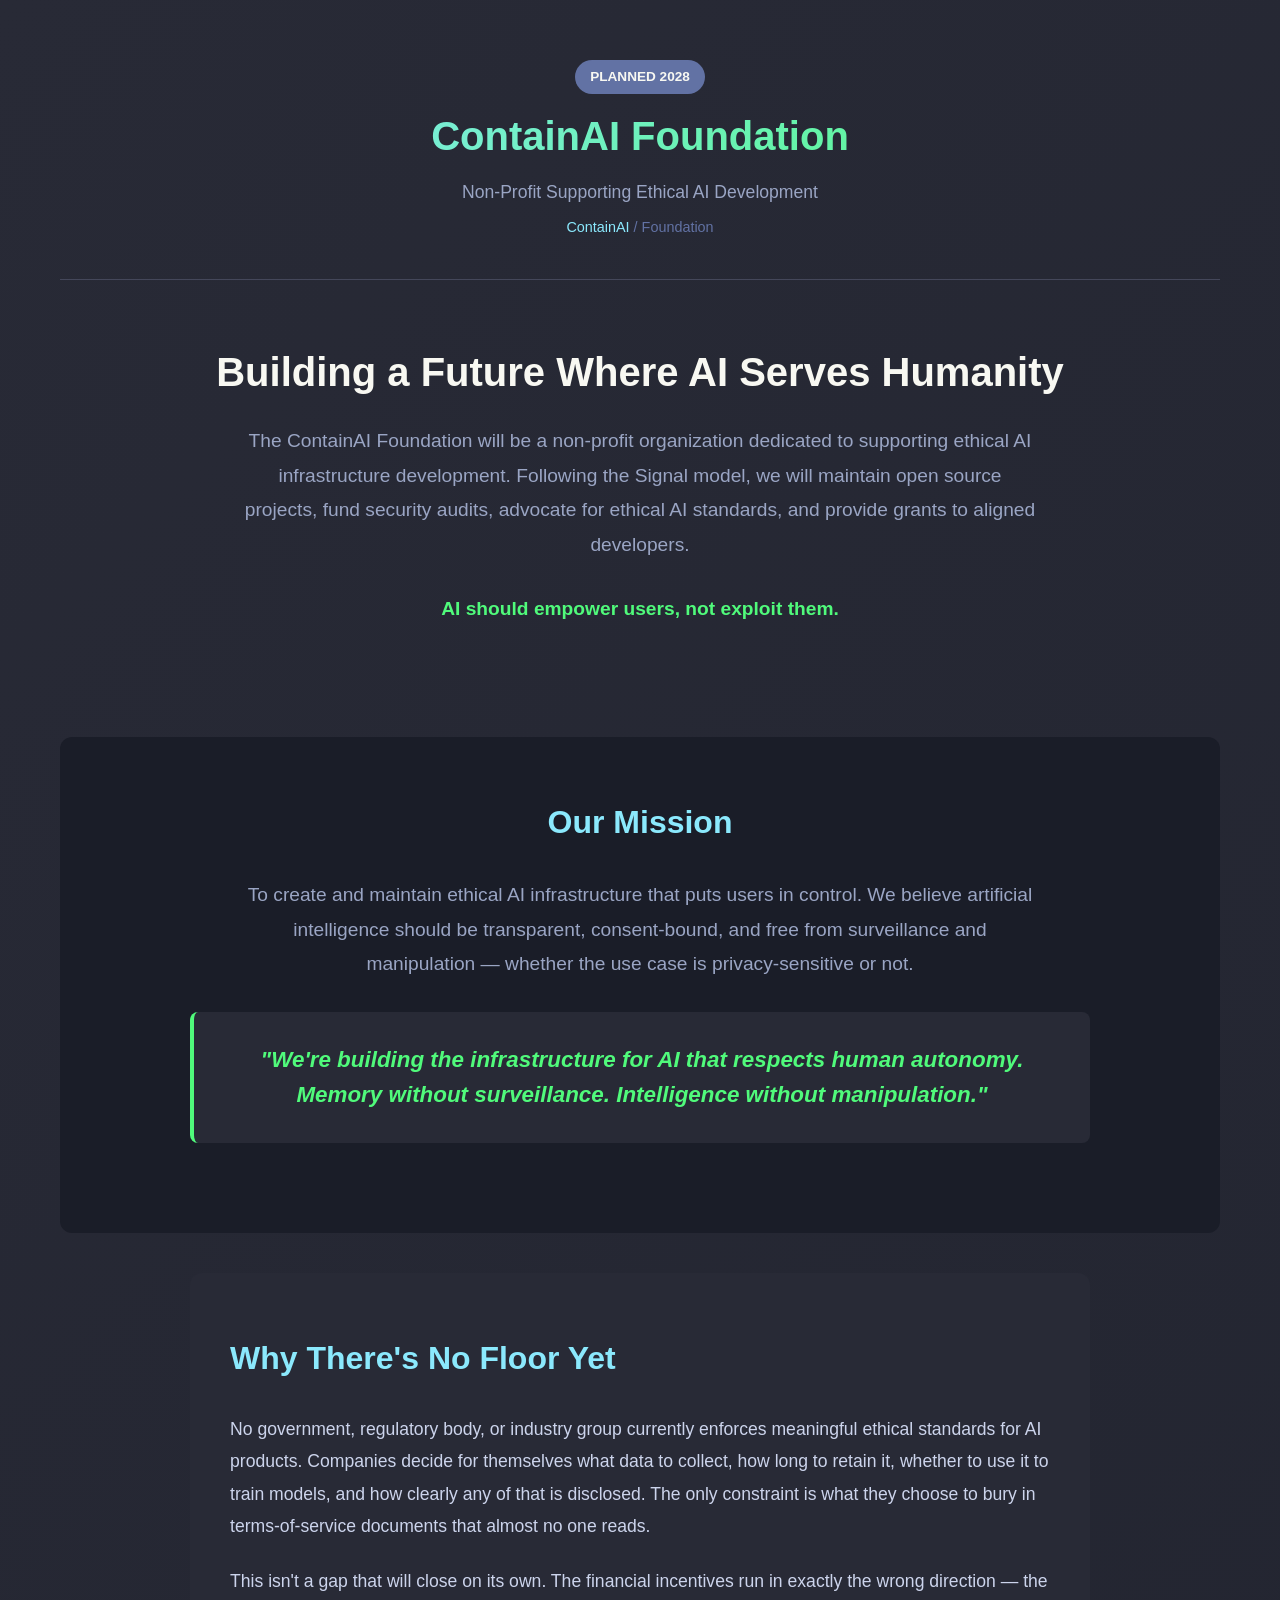
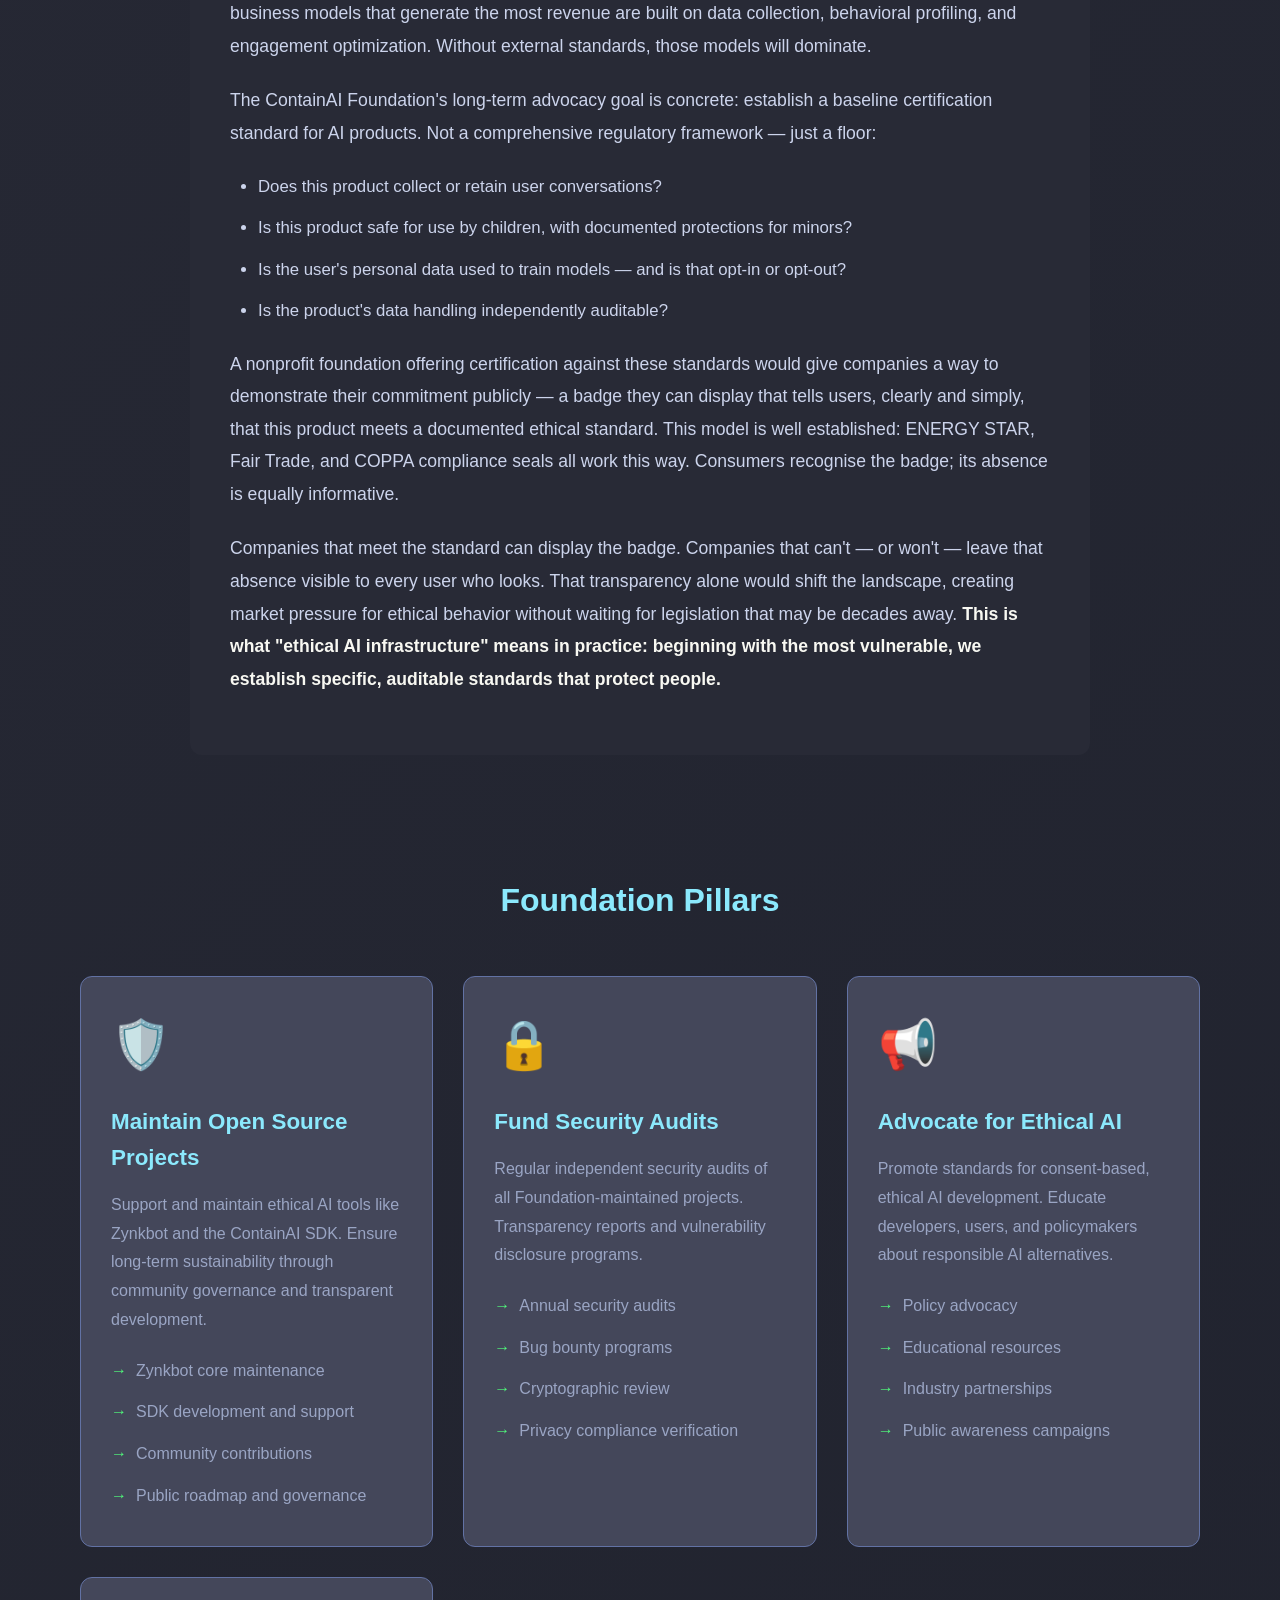
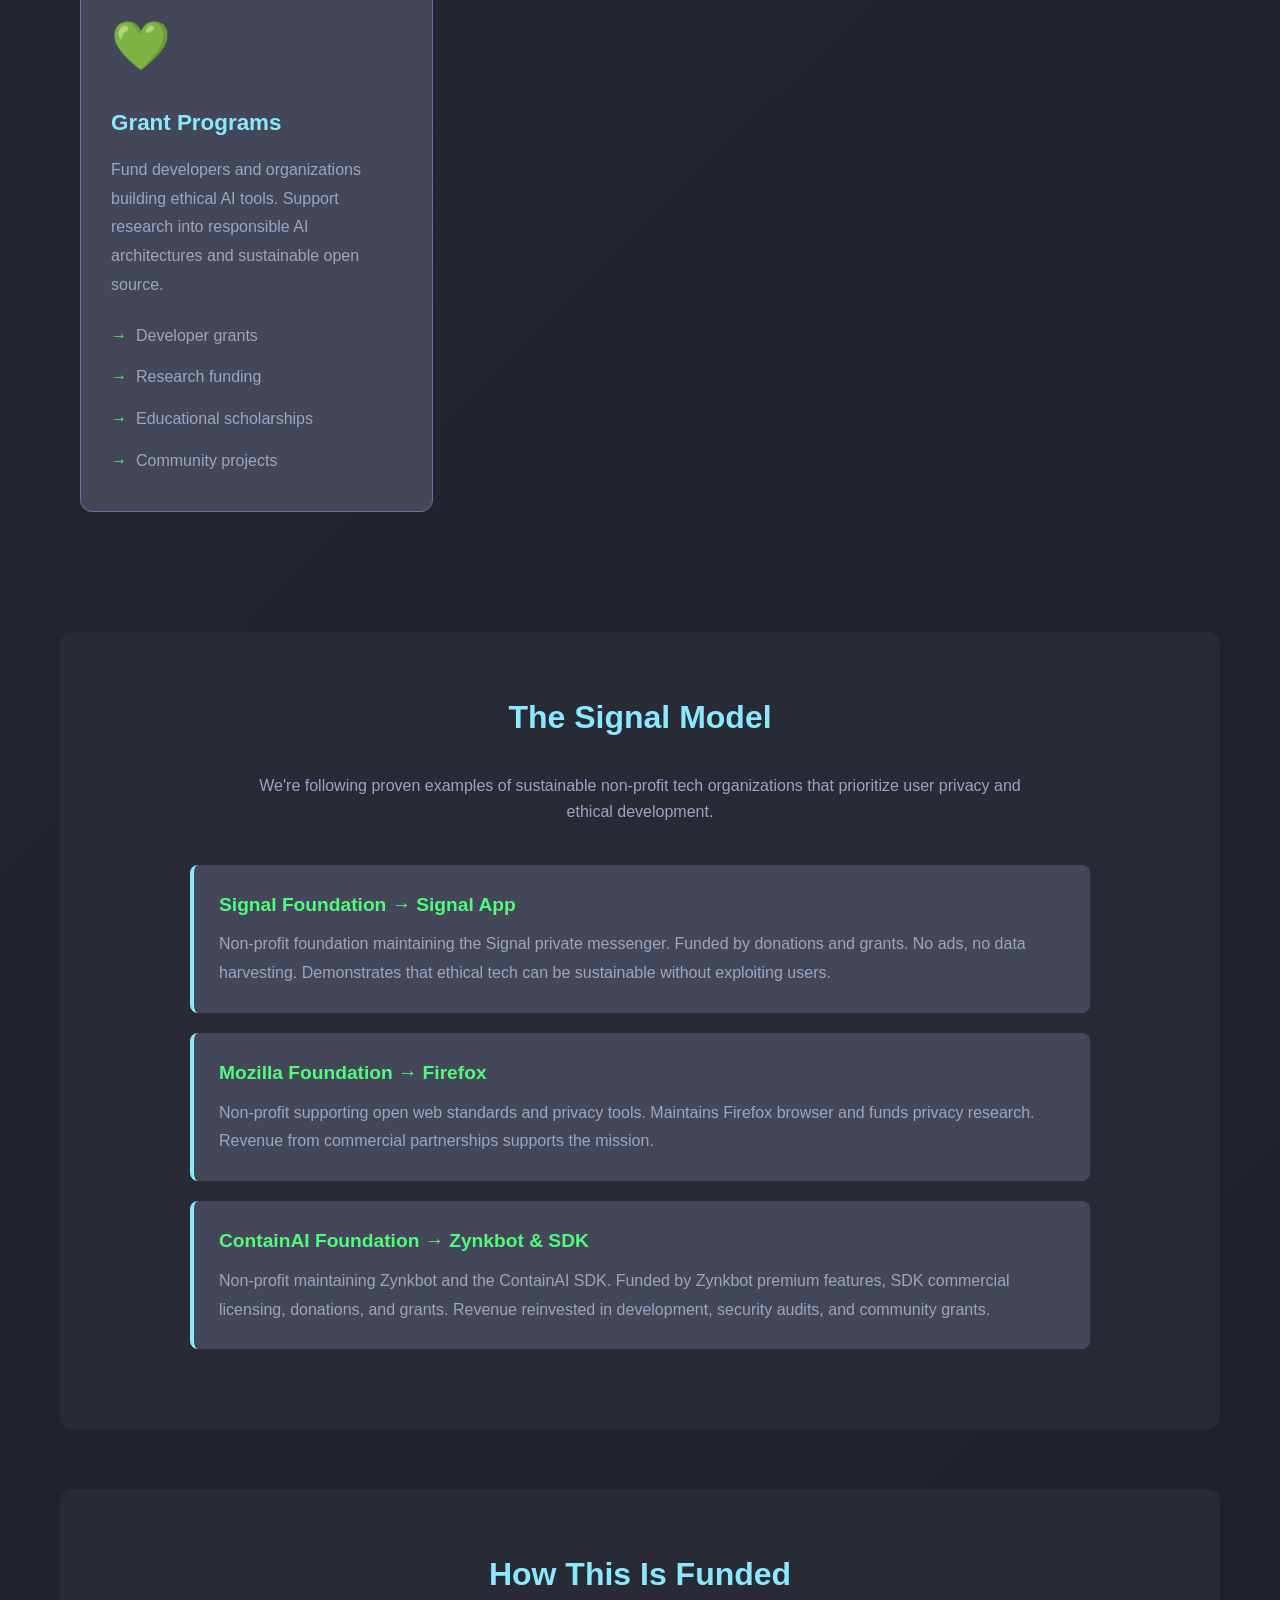
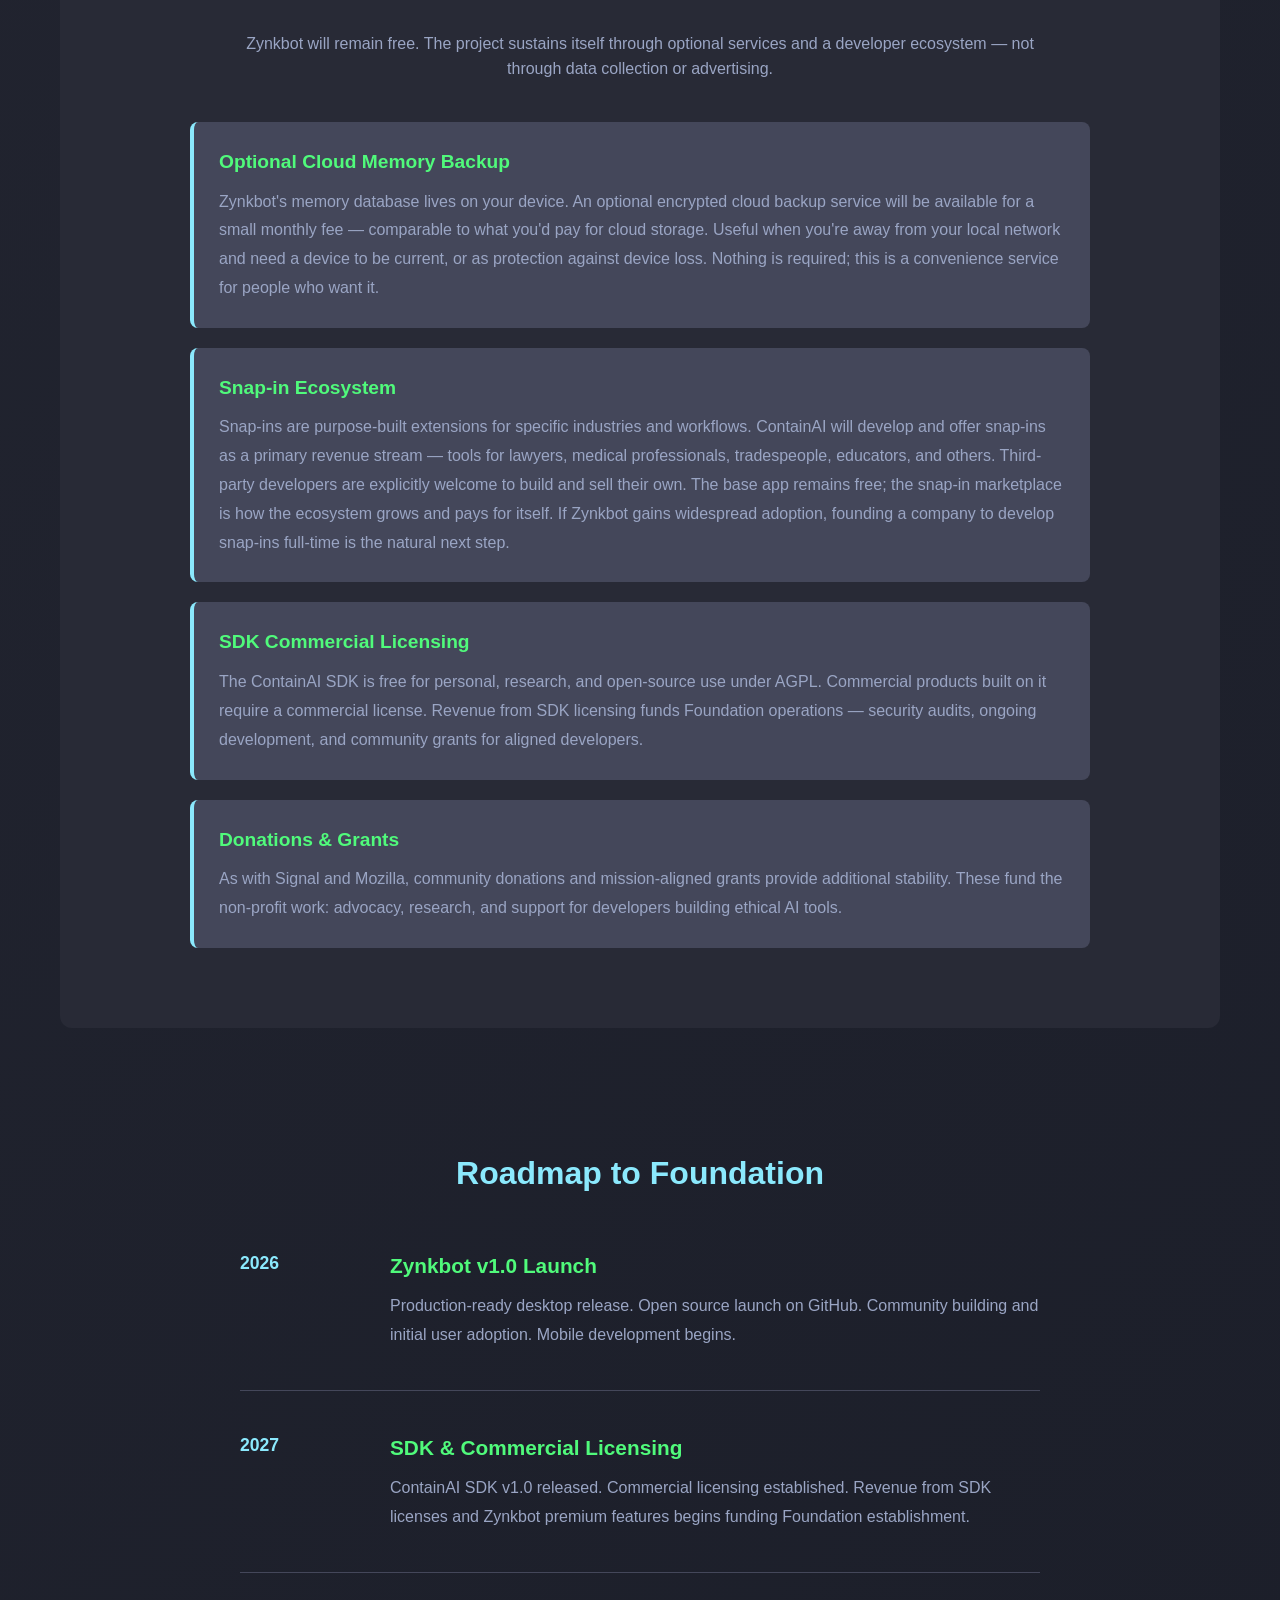
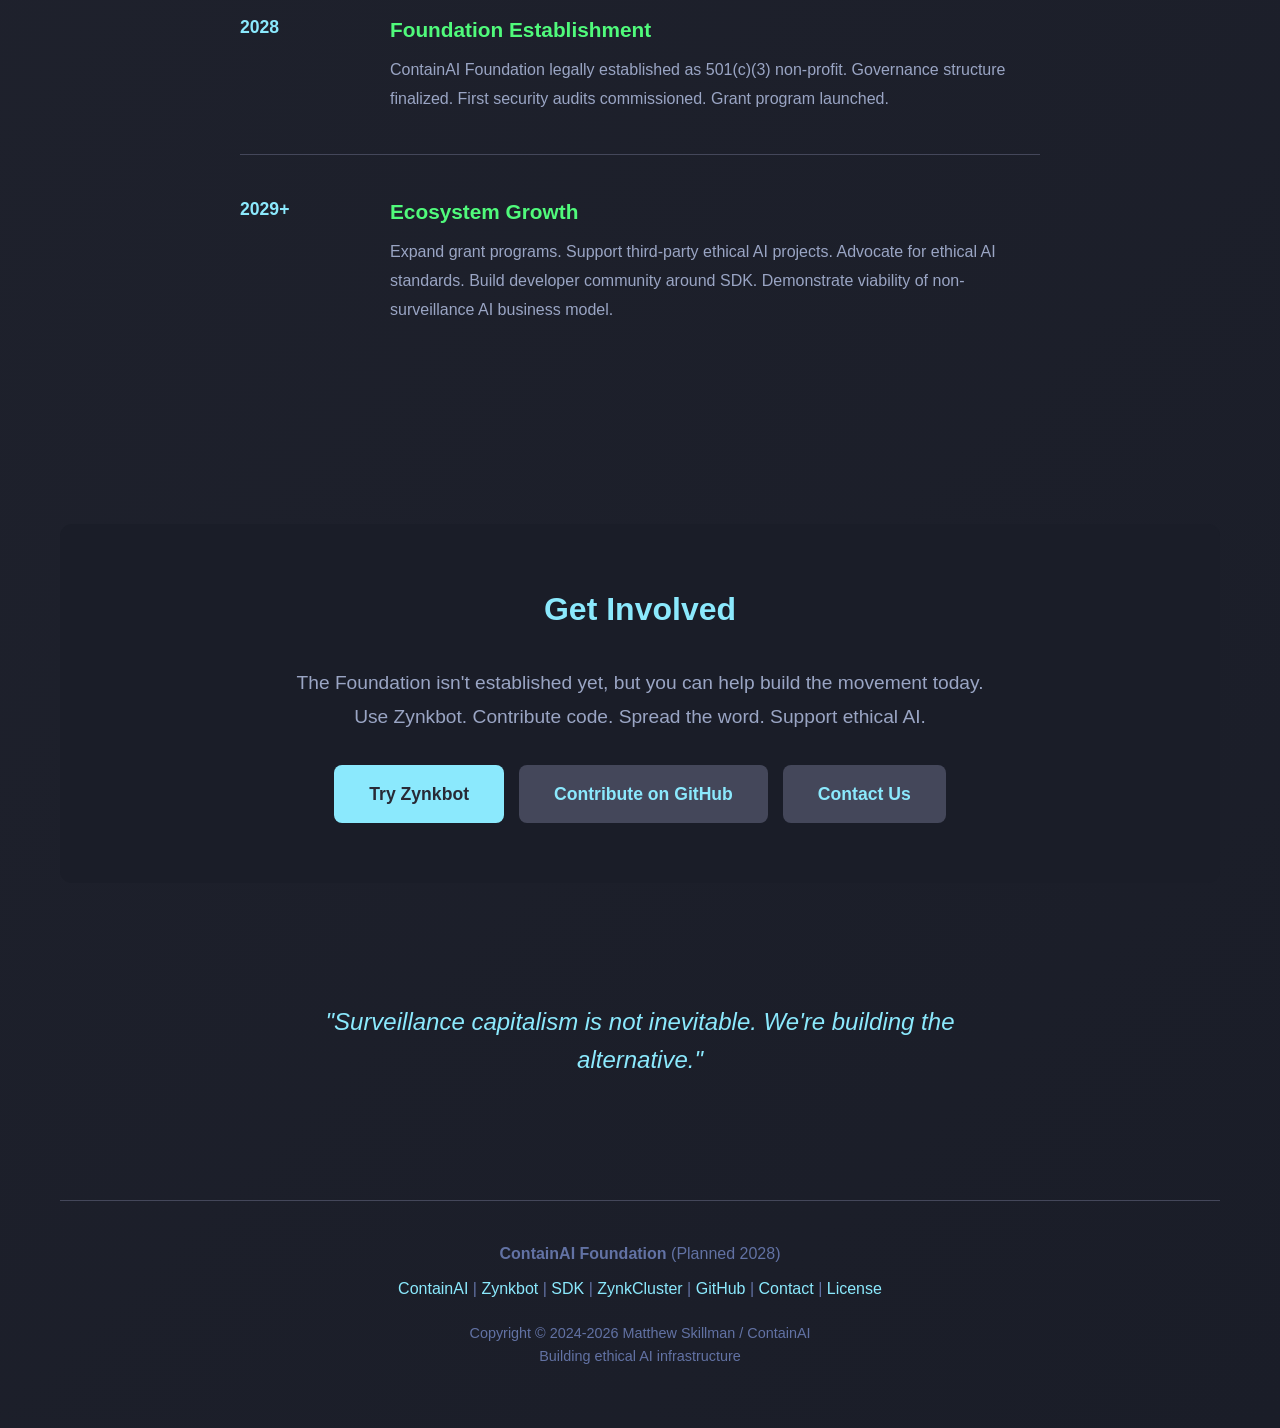
==== foundation/index.html @ c544f1e4 "Initial commit: ContainAI website" ====
<!DOCTYPE html>
<html lang="en">
<head>
    <meta charset="UTF-8">
    <meta name="viewport" content="width=device-width, initial-scale=1.0">
    <meta name="description" content="ContainAI Foundation - Non-profit organization supporting ethical AI development, following the Signal model">
    <meta name="keywords" content="ContainAI Foundation, ethical AI, privacy-first AI, non-profit, open source AI">
    <meta name="author" content="Matthew Skillman">
    <title>ContainAI Foundation - Ethical AI for Everyone</title>
    <style>
        * {
            margin: 0;
            padding: 0;
            box-sizing: border-box;
        }

        body {
            font-family: -apple-system, BlinkMacSystemFont, 'Segoe UI', Roboto, Oxygen, Ubuntu, Cantarell, sans-serif;
            background: linear-gradient(135deg, #282a36 0%, #1a1d28 100%);
            color: #f8f8f2;
            line-height: 1.6;
            min-height: 100vh;
        }

        .container {
            max-width: 1200px;
            margin: 0 auto;
            padding: 20px;
        }

        header {
            padding: 40px 20px;
            text-align: center;
            border-bottom: 1px solid #44475a;
        }

        .logo {
            font-size: 2.5rem;
            font-weight: 700;
            background: linear-gradient(135deg, #8be9fd 0%, #50fa7b 100%);
            -webkit-background-clip: text;
            -webkit-text-fill-color: transparent;
            background-clip: text;
            margin-bottom: 10px;
        }

        .status-badge {
            display: inline-block;
            padding: 6px 15px;
            background: #6272a4;
            color: #f8f8f2;
            border-radius: 20px;
            font-size: 0.85rem;
            font-weight: 600;
            margin-bottom: 10px;
        }

        .tagline {
            font-size: 1.1rem;
            color: #9aa5c4;
            margin-bottom: 10px;
        }

        .breadcrumb {
            font-size: 0.9rem;
            color: #6272a4;
            margin-top: 10px;
        }

        .breadcrumb a {
            color: #8be9fd;
            text-decoration: none;
        }

        .breadcrumb a:hover {
            text-decoration: underline;
        }

        .hero {
            text-align: center;
            padding: 60px 20px 40px;
        }

        .hero h1 {
            font-size: 2.5rem;
            color: #f8f8f2;
            margin-bottom: 20px;
        }

        .hero p {
            font-size: 1.2rem;
            color: #9aa5c4;
            max-width: 800px;
            margin: 0 auto 30px;
            line-height: 1.8;
        }

        .mission {
            background: #1a1d28;
            padding: 60px 20px;
            border-radius: 12px;
            margin: 40px 0;
            text-align: center;
        }

        .mission h2 {
            font-size: 2rem;
            color: #8be9fd;
            margin-bottom: 30px;
        }

        .mission p {
            font-size: 1.2rem;
            color: #9aa5c4;
            max-width: 800px;
            margin: 0 auto 20px;
            line-height: 1.8;
        }

        .mission-statement {
            font-size: 1.4rem;
            font-weight: 600;
            color: #50fa7b;
            margin: 30px auto;
            padding: 30px;
            border-left: 4px solid #50fa7b;
            background: #282a36;
            border-radius: 8px;
            max-width: 900px;
            font-style: italic;
        }

        .pillars {
            padding: 60px 20px;
        }

        .pillars h2 {
            text-align: center;
            font-size: 2rem;
            margin-bottom: 50px;
            color: #8be9fd;
        }

        .pillars-grid {
            display: grid;
            grid-template-columns: repeat(auto-fit, minmax(300px, 1fr));
            gap: 30px;
        }

        .pillar {
            background: #44475a;
            padding: 30px;
            border-radius: 12px;
            border: 1px solid #6272a4;
            transition: all 0.3s ease;
        }

        .pillar:hover {
            transform: translateY(-5px);
            border-color: #8be9fd;
            box-shadow: 0 10px 30px rgba(0, 0, 0, 0.3);
        }

        .pillar-icon {
            font-size: 3rem;
            margin-bottom: 20px;
        }

        .pillar h3 {
            color: #8be9fd;
            font-size: 1.4rem;
            margin-bottom: 15px;
        }

        .pillar p {
            color: #9aa5c4;
            line-height: 1.8;
            margin-bottom: 15px;
        }

        .pillar ul {
            list-style: none;
            margin-top: 15px;
        }

        .pillar li {
            color: #9aa5c4;
            padding: 8px 0;
            padding-left: 25px;
            position: relative;
        }

        .pillar li:before {
            content: "→";
            position: absolute;
            left: 0;
            color: #50fa7b;
            font-weight: bold;
        }

        .model {
            background: #282a36;
            padding: 60px 20px;
            border-radius: 12px;
            margin: 60px 0;
        }

        .model h2 {
            text-align: center;
            font-size: 2rem;
            margin-bottom: 30px;
            color: #8be9fd;
        }

        .model-comparison {
            max-width: 900px;
            margin: 0 auto;
        }

        .model-item {
            background: #44475a;
            padding: 25px;
            border-radius: 8px;
            margin-bottom: 20px;
            border-left: 4px solid #8be9fd;
        }

        .model-item h3 {
            color: #50fa7b;
            font-size: 1.2rem;
            margin-bottom: 10px;
        }

        .model-item p {
            color: #9aa5c4;
            line-height: 1.8;
        }

        .timeline {
            padding: 60px 20px;
        }

        .timeline h2 {
            text-align: center;
            font-size: 2rem;
            margin-bottom: 50px;
            color: #8be9fd;
        }

        .timeline-items {
            max-width: 800px;
            margin: 0 auto;
        }

        .timeline-item {
            display: flex;
            gap: 30px;
            margin-bottom: 40px;
            padding-bottom: 40px;
            border-bottom: 1px solid #44475a;
        }

        .timeline-item:last-child {
            border-bottom: none;
        }

        .timeline-date {
            flex-shrink: 0;
            width: 120px;
            font-size: 1.1rem;
            font-weight: 600;
            color: #8be9fd;
        }

        .timeline-content h3 {
            color: #50fa7b;
            font-size: 1.3rem;
            margin-bottom: 10px;
        }

        .timeline-content p {
            color: #9aa5c4;
            line-height: 1.8;
        }

        .get-involved {
            background: #1a1d28;
            padding: 60px 20px;
            border-radius: 12px;
            text-align: center;
            margin: 60px 0;
        }

        .get-involved h2 {
            font-size: 2rem;
            margin-bottom: 30px;
            color: #8be9fd;
        }

        .get-involved p {
            font-size: 1.2rem;
            color: #9aa5c4;
            max-width: 700px;
            margin: 0 auto 30px;
            line-height: 1.8;
        }

        .cta-buttons {
            display: flex;
            gap: 15px;
            justify-content: center;
            flex-wrap: wrap;
            margin-top: 30px;
        }

        .cta-button {
            display: inline-block;
            padding: 15px 35px;
            background: #8be9fd;
            color: #282a36;
            text-decoration: none;
            border-radius: 8px;
            font-weight: 600;
            font-size: 1.1rem;
            transition: all 0.3s ease;
        }

        .cta-button:hover {
            background: #50fa7b;
            transform: translateY(-2px);
            box-shadow: 0 8px 20px rgba(139, 233, 253, 0.3);
        }

        .cta-button.secondary {
            background: #44475a;
            color: #8be9fd;
        }

        .cta-button.secondary:hover {
            background: #6272a4;
        }

        .quote {
            text-align: center;
            font-size: 1.5rem;
            font-style: italic;
            color: #8be9fd;
            padding: 60px 20px;
            max-width: 800px;
            margin: 0 auto;
        }

        footer {
            text-align: center;
            padding: 40px 20px;
            border-top: 1px solid #44475a;
            color: #6272a4;
            margin-top: 60px;
        }

        footer a {
            color: #8be9fd;
            text-decoration: none;
        }

        footer a:hover {
            text-decoration: underline;
        }

        @media (max-width: 768px) {
            .logo {
                font-size: 2rem;
            }

            .hero h1 {
                font-size: 1.8rem;
            }

            .hero p {
                font-size: 1rem;
            }

            .pillars-grid {
                grid-template-columns: 1fr;
            }

            .timeline-item {
                flex-direction: column;
                gap: 10px;
            }

            .timeline-date {
                width: auto;
            }
        }
    </style>
    <!-- Privacy-friendly analytics by Plausible -->
    <script async src="https://plausible.io/js/pa-YPcZLzhPUW1c9LTmUFGL_.js"></script>
    <script>
      window.plausible=window.plausible||function(){(plausible.q=plausible.q||[]).push(arguments)},plausible.init=plausible.init||function(i){plausible.o=i||{}};
      plausible.init()
    </script>
</head>
<body>
    <div class="container">
        <header>
            <div class="status-badge">PLANNED 2028</div>
            <div class="logo">ContainAI Foundation</div>
            <div class="tagline">Non-Profit Supporting Ethical AI Development</div>
            <div class="breadcrumb">
                <a href="https://containai.ai">ContainAI</a> / Foundation
            </div>
        </header>

        <section class="hero">
            <h1>Building a Future Where AI Serves Humanity</h1>
            <p>
                The ContainAI Foundation will be a non-profit organization dedicated to supporting
                ethical AI infrastructure development. Following the Signal model, we will
                maintain open source projects, fund security audits, advocate for ethical AI standards,
                and provide grants to aligned developers.
            </p>
            <p style="color: #50fa7b; font-weight: 600; margin-top: 20px;">
                AI should empower users, not exploit them.
            </p>
        </section>

        <section class="mission">
            <h2>Our Mission</h2>
            <p>
                To create and maintain ethical AI infrastructure that puts users in control.
                We believe artificial intelligence should be transparent, consent-bound, and free
                from surveillance and manipulation — whether the use case is privacy-sensitive or not.
            </p>
            <div class="mission-statement">
                "We're building the infrastructure for AI that respects human autonomy.
                Memory without surveillance. Intelligence without manipulation."
            </div>
        </section>

        <section style="background: #282a36; border-radius: 12px; padding: 60px 40px; margin: 0 0 60px 0; max-width: 900px; margin-left: auto; margin-right: auto;">
            <h2 style="font-size: 2rem; color: #8be9fd; margin-bottom: 28px;">Why There's No Floor Yet</h2>
            <p style="font-size: 1.1rem; color: #ccd4ec; line-height: 1.85; margin-bottom: 22px;">
                No government, regulatory body, or industry group currently enforces meaningful ethical
                standards for AI products. Companies decide for themselves what data to collect, how long
                to retain it, whether to use it to train models, and how clearly any of that is disclosed.
                The only constraint is what they choose to bury in terms-of-service documents that almost
                no one reads.
            </p>
            <p style="font-size: 1.1rem; color: #ccd4ec; line-height: 1.85; margin-bottom: 22px;">
                This isn't a gap that will close on its own. The financial incentives run in exactly the
                wrong direction — the business models that generate the most revenue are built on data
                collection, behavioral profiling, and engagement optimization. Without external standards,
                those models will dominate.
            </p>
            <p style="font-size: 1.1rem; color: #ccd4ec; line-height: 1.85; margin-bottom: 22px;">
                The ContainAI Foundation's long-term advocacy goal is concrete: establish a baseline
                certification standard for AI products. Not a comprehensive regulatory framework — just
                a floor:
            </p>
            <ul style="font-size: 1.05rem; color: #ccd4ec; line-height: 1.85; margin-bottom: 22px; padding-left: 28px;">
                <li style="margin-bottom: 10px;">Does this product collect or retain user conversations?</li>
                <li style="margin-bottom: 10px;">Is this product safe for use by children, with documented protections for minors?</li>
                <li style="margin-bottom: 10px;">Is the user's personal data used to train models — and is that opt-in or opt-out?</li>
                <li style="margin-bottom: 10px;">Is the product's data handling independently auditable?</li>
            </ul>
            <p style="font-size: 1.1rem; color: #ccd4ec; line-height: 1.85; margin-bottom: 22px;">
                A nonprofit foundation offering certification against these standards would give companies
                a way to demonstrate their commitment publicly — a badge they can display that tells users,
                clearly and simply, that this product meets a documented ethical standard. This model is
                well established: ENERGY STAR, Fair Trade, and COPPA compliance seals all work this way.
                Consumers recognise the badge; its absence is equally informative.
            </p>
            <p style="font-size: 1.1rem; color: #ccd4ec; line-height: 1.85; margin-bottom: 0;">
                Companies that meet the standard can display the badge. Companies that can't — or won't
                — leave that absence visible to every user who looks. That transparency alone would shift
                the landscape, creating market pressure for ethical behavior without waiting for legislation
                that may be decades away. <strong style="color: #f8f8f2;">This is what "ethical AI infrastructure" means in
                practice: beginning with the most vulnerable, we establish specific, auditable standards that protect people.</strong>
            </p>
        </section>

        <section class="pillars">
            <h2>Foundation Pillars</h2>
            <div class="pillars-grid">
                <div class="pillar">
                    <div class="pillar-icon">🛡️</div>
                    <h3>Maintain Open Source Projects</h3>
                    <p>
                        Support and maintain ethical AI tools like Zynkbot and the ContainAI SDK.
                        Ensure long-term sustainability through community governance and transparent development.
                    </p>
                    <ul>
                        <li>Zynkbot core maintenance</li>
                        <li>SDK development and support</li>
                        <li>Community contributions</li>
                        <li>Public roadmap and governance</li>
                    </ul>
                </div>

                <div class="pillar">
                    <div class="pillar-icon">🔒</div>
                    <h3>Fund Security Audits</h3>
                    <p>
                        Regular independent security audits of all Foundation-maintained projects.
                        Transparency reports and vulnerability disclosure programs.
                    </p>
                    <ul>
                        <li>Annual security audits</li>
                        <li>Bug bounty programs</li>
                        <li>Cryptographic review</li>
                        <li>Privacy compliance verification</li>
                    </ul>
                </div>

                <div class="pillar">
                    <div class="pillar-icon">📢</div>
                    <h3>Advocate for Ethical AI</h3>
                    <p>
                        Promote standards for consent-based, ethical AI development.
                        Educate developers, users, and policymakers about responsible AI alternatives.
                    </p>
                    <ul>
                        <li>Policy advocacy</li>
                        <li>Educational resources</li>
                        <li>Industry partnerships</li>
                        <li>Public awareness campaigns</li>
                    </ul>
                </div>

                <div class="pillar">
                    <div class="pillar-icon">💚</div>
                    <h3>Grant Programs</h3>
                    <p>
                        Fund developers and organizations building ethical AI tools.
                        Support research into responsible AI architectures and sustainable open source.
                    </p>
                    <ul>
                        <li>Developer grants</li>
                        <li>Research funding</li>
                        <li>Educational scholarships</li>
                        <li>Community projects</li>
                    </ul>
                </div>
            </div>
        </section>

        <section class="model">
            <h2>The Signal Model</h2>
            <p style="text-align: center; color: #9aa5c4; margin-bottom: 40px; max-width: 800px; margin-left: auto; margin-right: auto;">
                We're following proven examples of sustainable non-profit tech organizations
                that prioritize user privacy and ethical development.
            </p>
            <div class="model-comparison">
                <div class="model-item">
                    <h3>Signal Foundation → Signal App</h3>
                    <p>
                        Non-profit foundation maintaining the Signal private messenger.
                        Funded by donations and grants. No ads, no data harvesting.
                        Demonstrates that ethical tech can be sustainable without exploiting users.
                    </p>
                </div>

                <div class="model-item">
                    <h3>Mozilla Foundation → Firefox</h3>
                    <p>
                        Non-profit supporting open web standards and privacy tools.
                        Maintains Firefox browser and funds privacy research.
                        Revenue from commercial partnerships supports the mission.
                    </p>
                </div>

                <div class="model-item">
                    <h3>ContainAI Foundation → Zynkbot & SDK</h3>
                    <p>
                        Non-profit maintaining Zynkbot and the ContainAI SDK.
                        Funded by Zynkbot premium features, SDK commercial licensing, donations, and grants.
                        Revenue reinvested in development, security audits, and community grants.
                    </p>
                </div>
            </div>
        </section>

        <section class="model">
            <h2>How This Is Funded</h2>
            <p style="text-align: center; color: #9aa5c4; margin-bottom: 40px; max-width: 800px; margin-left: auto; margin-right: auto;">
                Zynkbot will remain free. The project sustains itself through optional services and
                a developer ecosystem — not through data collection or advertising.
            </p>
            <div class="model-comparison">
                <div class="model-item">
                    <h3>Optional Cloud Memory Backup</h3>
                    <p>
                        Zynkbot's memory database lives on your device. An optional encrypted cloud
                        backup service will be available for a small monthly fee — comparable to what
                        you'd pay for cloud storage. Useful when you're away from your local network
                        and need a device to be current, or as protection against device loss. Nothing is
                        required; this is a convenience service for people who want it.
                    </p>
                </div>
                <div class="model-item">
                    <h3>Snap-in Ecosystem</h3>
                    <p>
                        Snap-ins are purpose-built extensions for specific industries and workflows.
                        ContainAI will develop and offer snap-ins as a primary revenue stream — tools
                        for lawyers, medical professionals, tradespeople, educators, and others.
                        Third-party developers are explicitly welcome to build and sell their own.
                        The base app remains free; the snap-in marketplace is how the ecosystem
                        grows and pays for itself. If Zynkbot gains widespread adoption, founding a
                        company to develop snap-ins full-time is the natural next step.
                    </p>
                </div>
                <div class="model-item">
                    <h3>SDK Commercial Licensing</h3>
                    <p>
                        The ContainAI SDK is free for personal, research, and open-source use under
                        AGPL. Commercial products built on it require a commercial license. Revenue
                        from SDK licensing funds Foundation operations — security audits, ongoing
                        development, and community grants for aligned developers.
                    </p>
                </div>
                <div class="model-item">
                    <h3>Donations &amp; Grants</h3>
                    <p>
                        As with Signal and Mozilla, community donations and mission-aligned grants
                        provide additional stability. These fund the non-profit work: advocacy,
                        research, and support for developers building ethical AI tools.
                    </p>
                </div>
            </div>
        </section>

        <section class="timeline">
            <h2>Roadmap to Foundation</h2>
            <div class="timeline-items">
                <div class="timeline-item">
                    <div class="timeline-date">2026</div>
                    <div class="timeline-content">
                        <h3>Zynkbot v1.0 Launch</h3>
                        <p>
                            Production-ready desktop release. Open source launch on GitHub.
                            Community building and initial user adoption. Mobile development begins.
                        </p>
                    </div>
                </div>

                <div class="timeline-item">
                    <div class="timeline-date">2027</div>
                    <div class="timeline-content">
                        <h3>SDK & Commercial Licensing</h3>
                        <p>
                            ContainAI SDK v1.0 released. Commercial licensing established.
                            Revenue from SDK licenses and Zynkbot premium features begins funding
                            Foundation establishment.
                        </p>
                    </div>
                </div>

                <div class="timeline-item">
                    <div class="timeline-date">2028</div>
                    <div class="timeline-content">
                        <h3>Foundation Establishment</h3>
                        <p>
                            ContainAI Foundation legally established as 501(c)(3) non-profit.
                            Governance structure finalized. First security audits commissioned.
                            Grant program launched.
                        </p>
                    </div>
                </div>

                <div class="timeline-item">
                    <div class="timeline-date">2029+</div>
                    <div class="timeline-content">
                        <h3>Ecosystem Growth</h3>
                        <p>
                            Expand grant programs. Support third-party ethical AI projects.
                            Advocate for ethical AI standards. Build developer community around SDK.
                            Demonstrate viability of non-surveillance AI business model.
                        </p>
                    </div>
                </div>
            </div>
        </section>

        <section class="get-involved">
            <h2>Get Involved</h2>
            <p>
                The Foundation isn't established yet, but you can help build the movement today.
                Use Zynkbot. Contribute code. Spread the word. Support ethical AI.
            </p>
            <div class="cta-buttons">
                <a href="https://containai.ai/zynkbot" class="cta-button">Try Zynkbot</a>
                <a href="https://github.com/MSkill1/zynkbot" class="cta-button secondary">Contribute on GitHub</a>
                <a href="mailto:matt@containai.ai" class="cta-button secondary">Contact Us</a>
            </div>
        </section>

        <div class="quote">
            "Surveillance capitalism is not inevitable. We're building the alternative."
        </div>

        <footer>
            <p><strong>ContainAI Foundation</strong> (Planned 2028)</p>
            <p style="margin-top: 10px;">
                <a href="https://containai.ai">ContainAI</a> |
                <a href="https://containai.ai/zynkbot">Zynkbot</a> |
                <a href="https://containai.ai/sdk">SDK</a> |
                <a href="https://containai.ai/zynkcluster">ZynkCluster</a> |
                <a href="https://github.com/MSkill1/zynkbot">GitHub</a> |
                <a href="mailto:matt@containai.ai">Contact</a> |
                <a href="https://github.com/MSkill1/zynkbot/blob/main/LICENSE">License</a>
            </p>
            <p style="margin-top: 20px; font-size: 0.9rem;">
                Copyright © 2024-2026 Matthew Skillman / ContainAI<br>
                Building ethical AI infrastructure
            </p>
        </footer>
    </div>
</body>
</html>
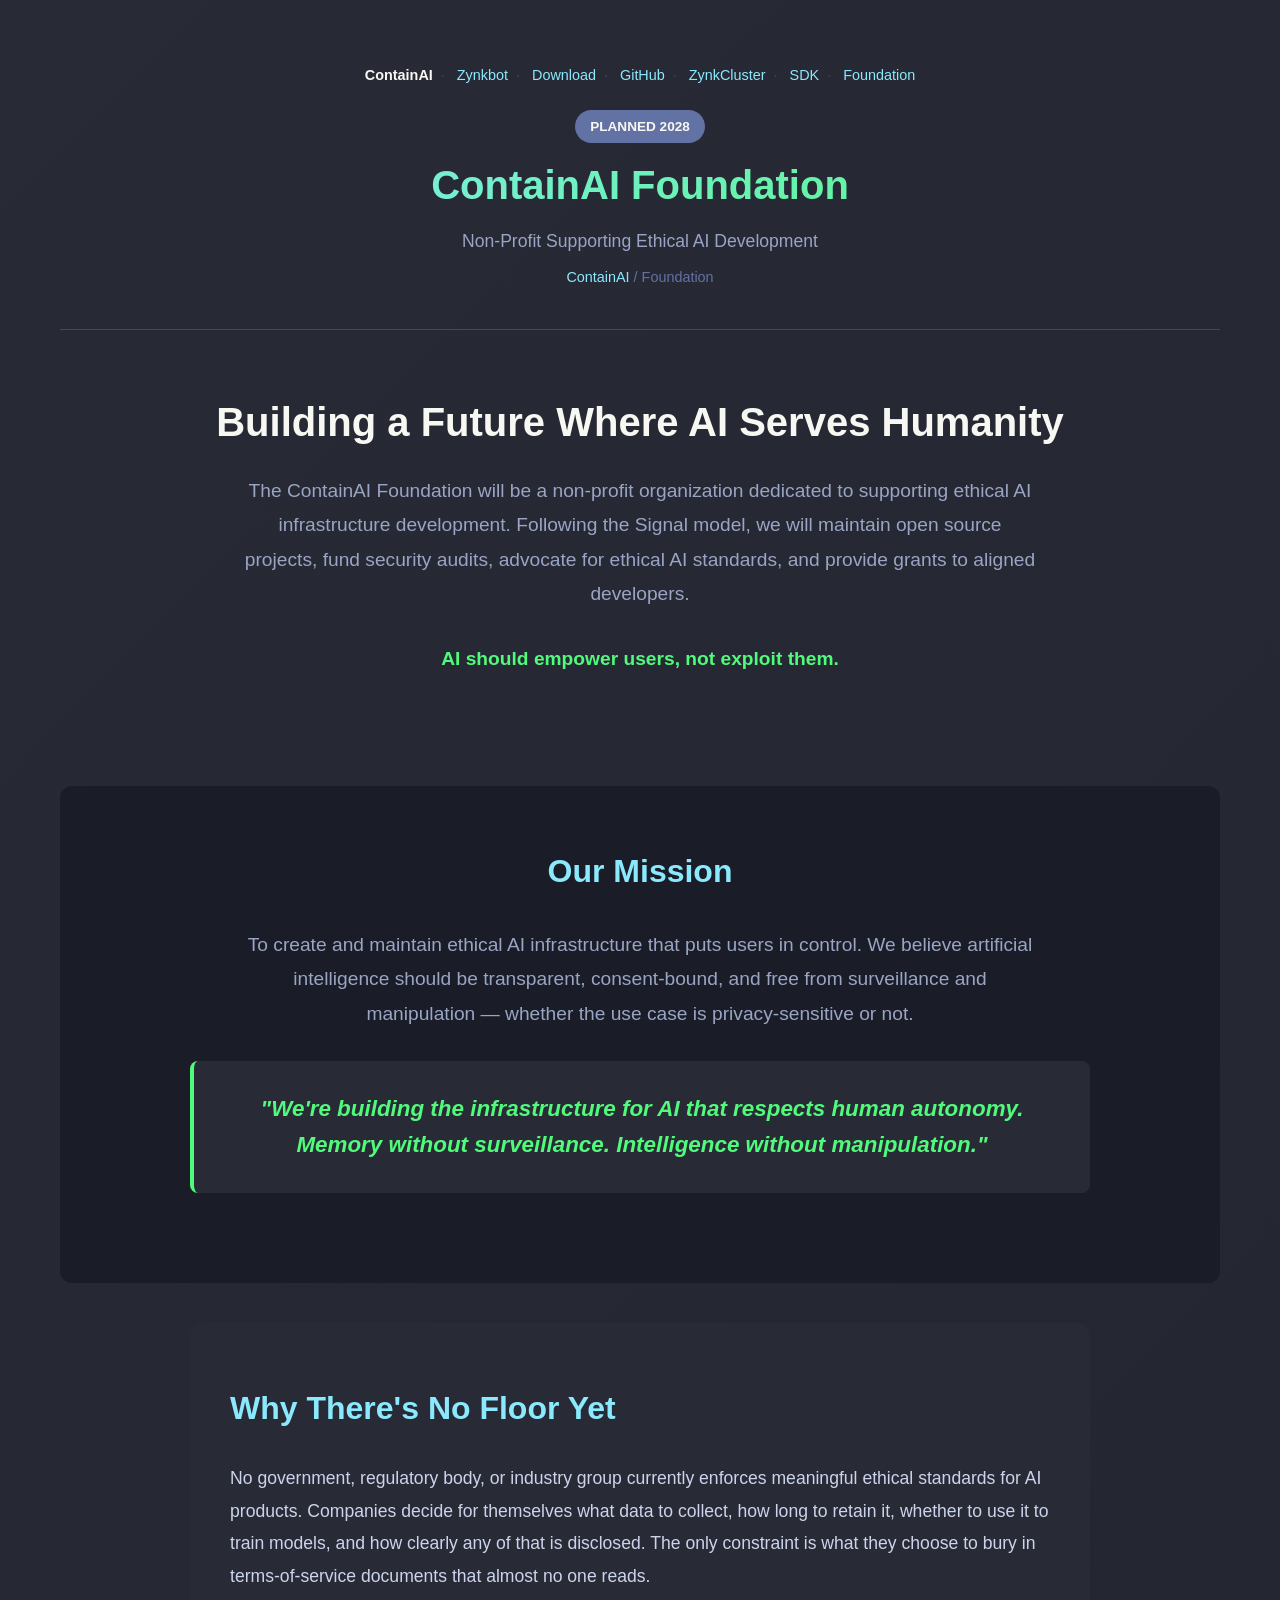
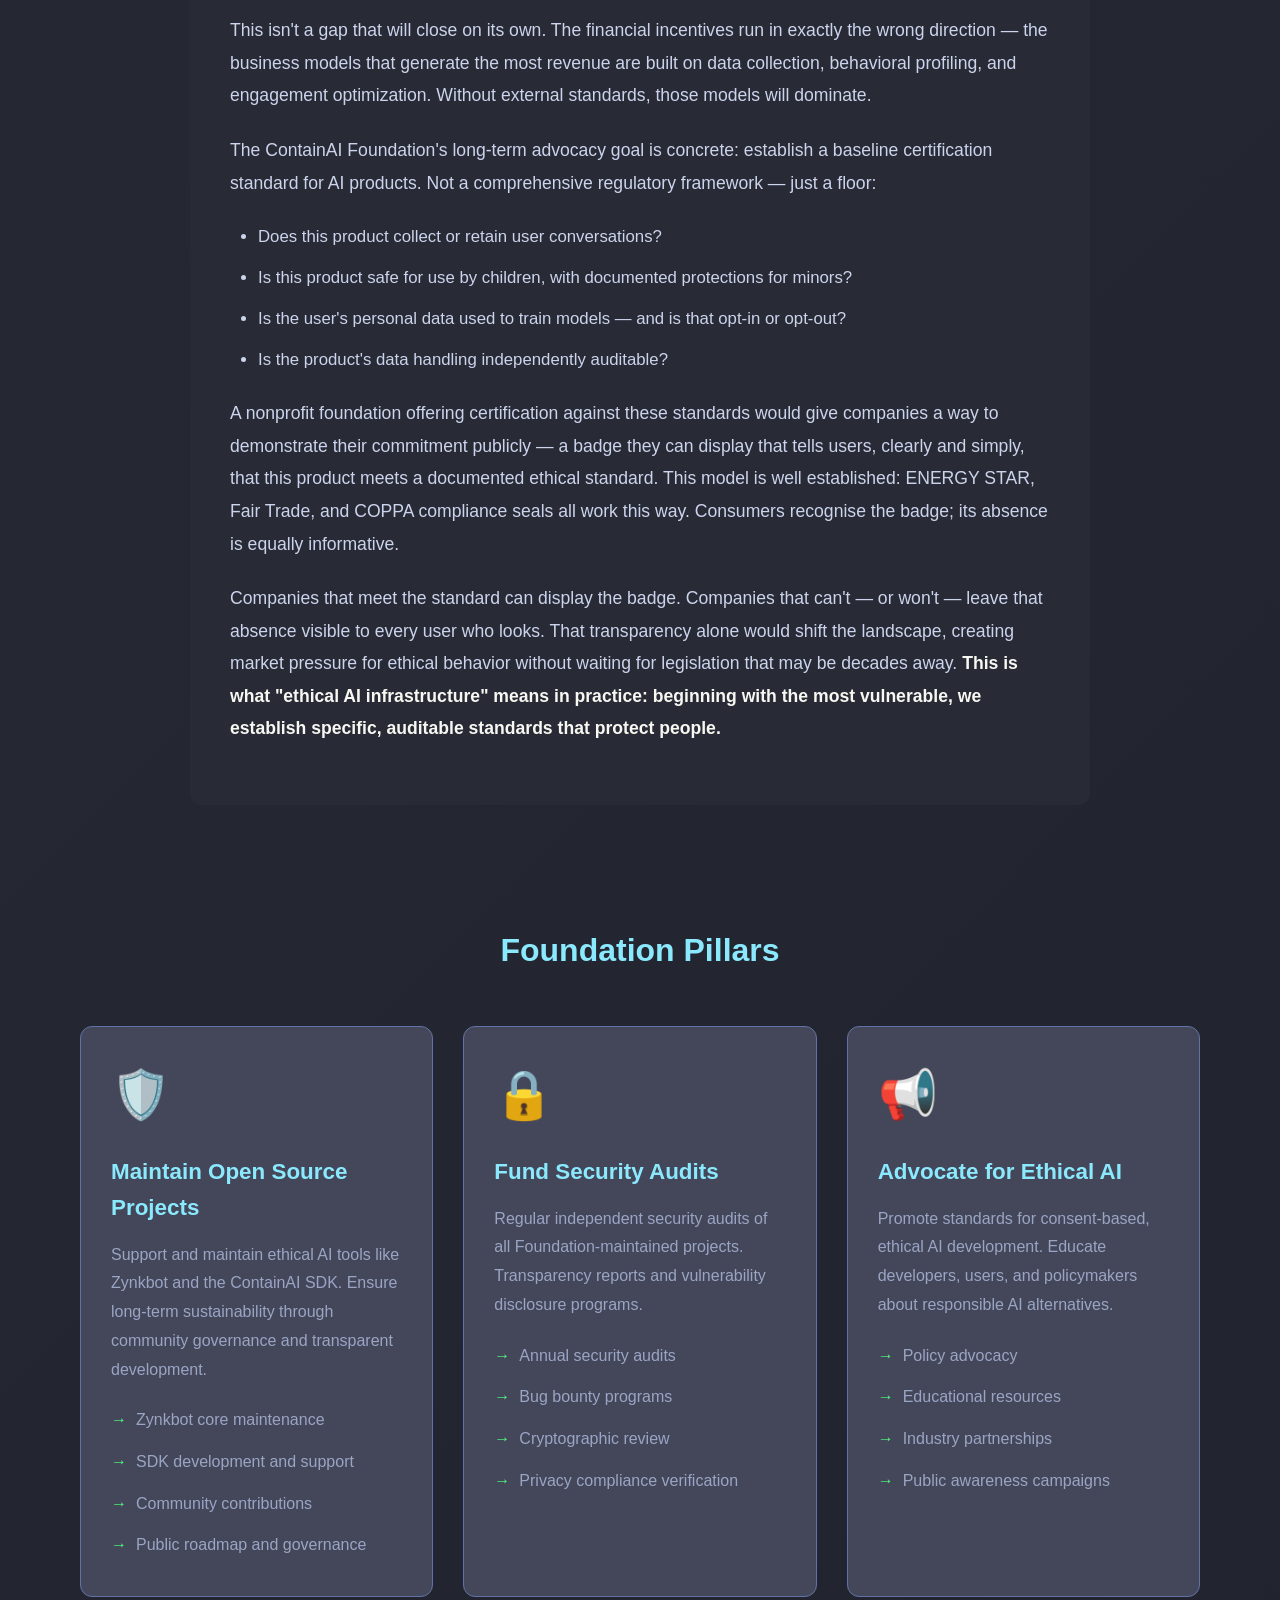
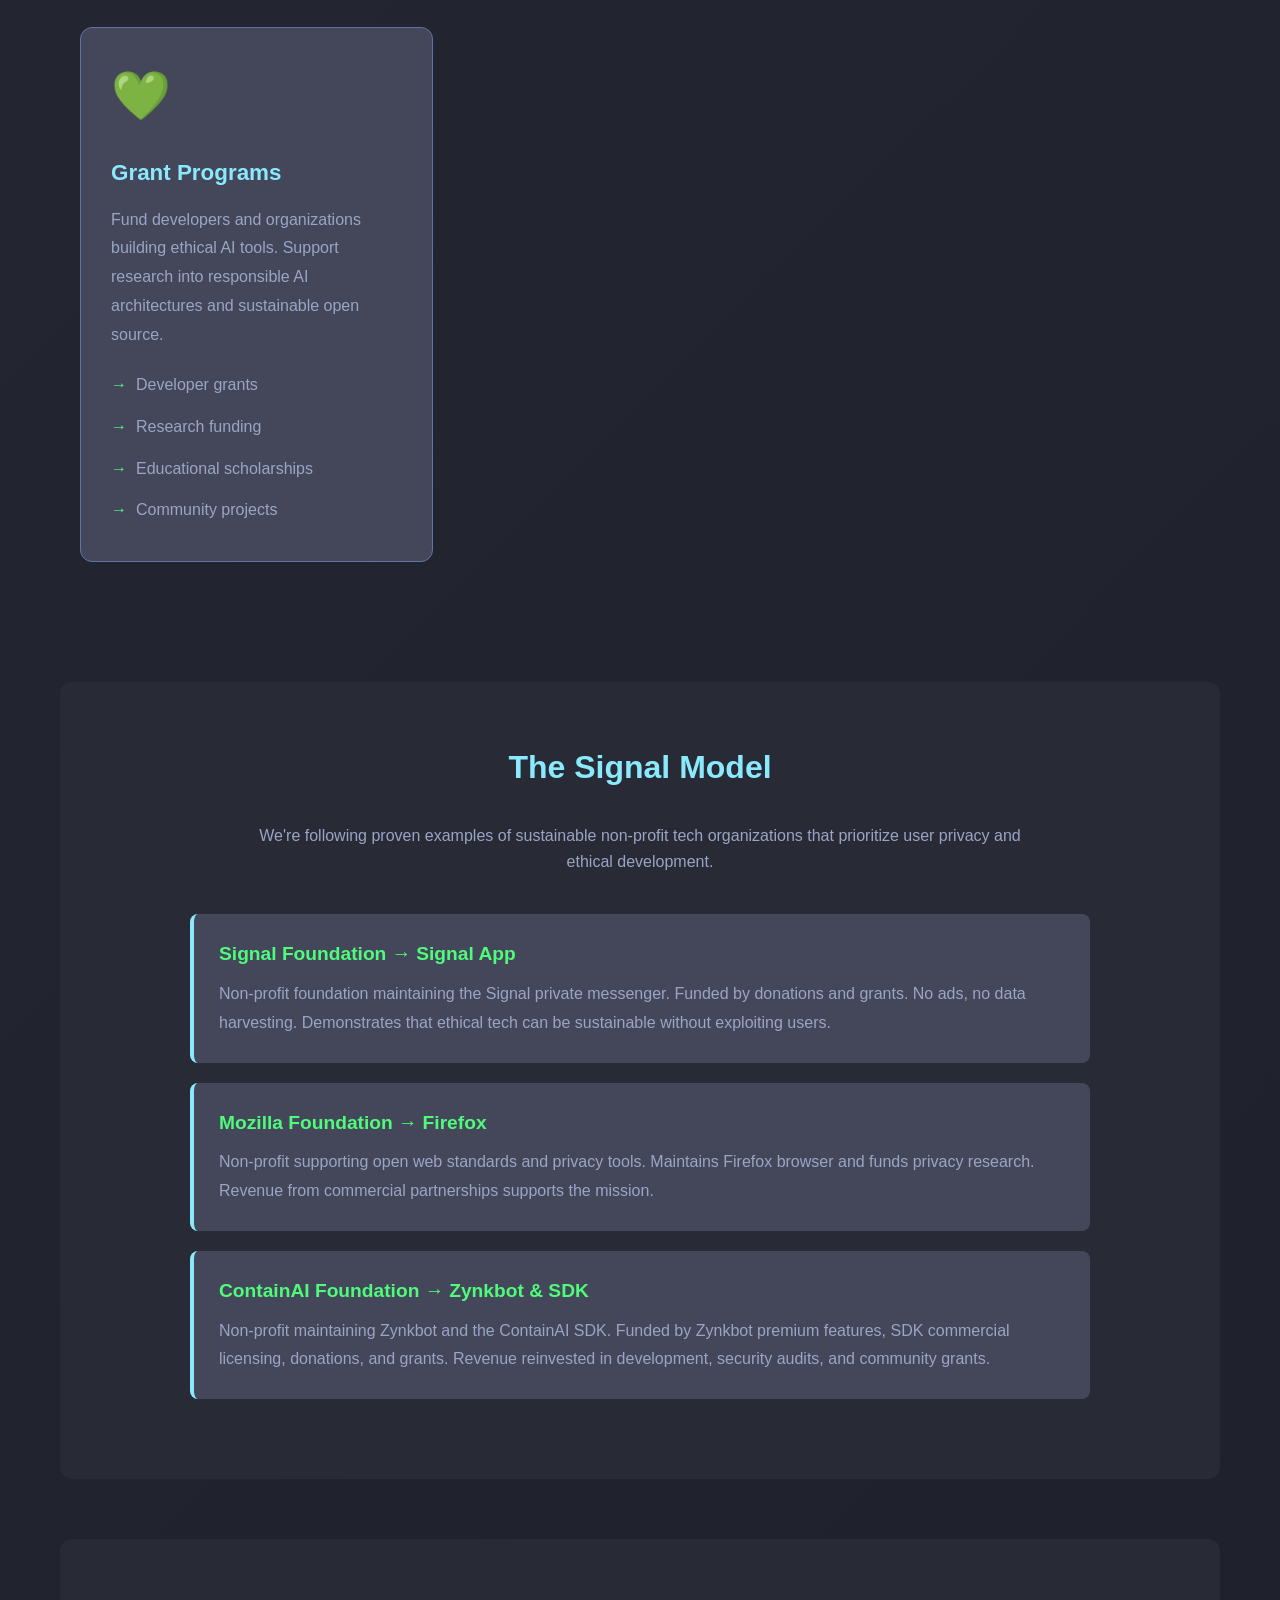
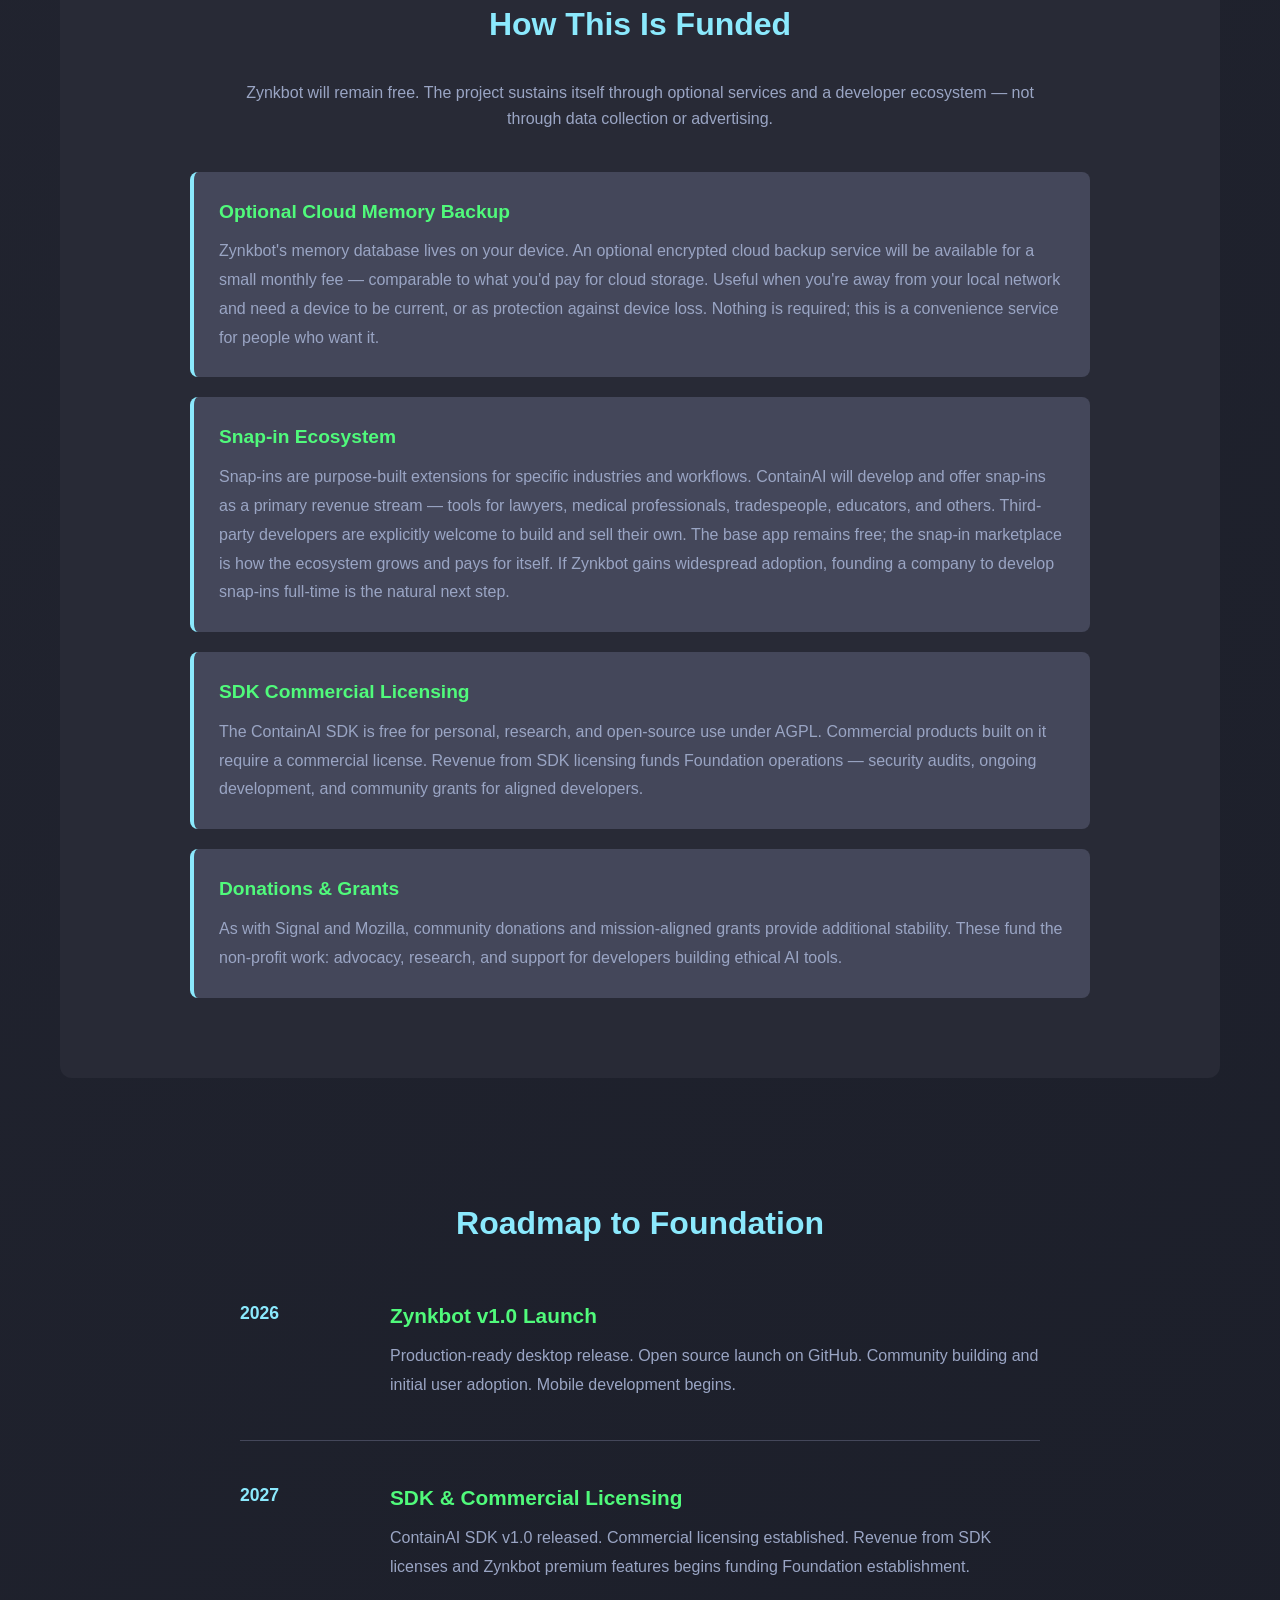
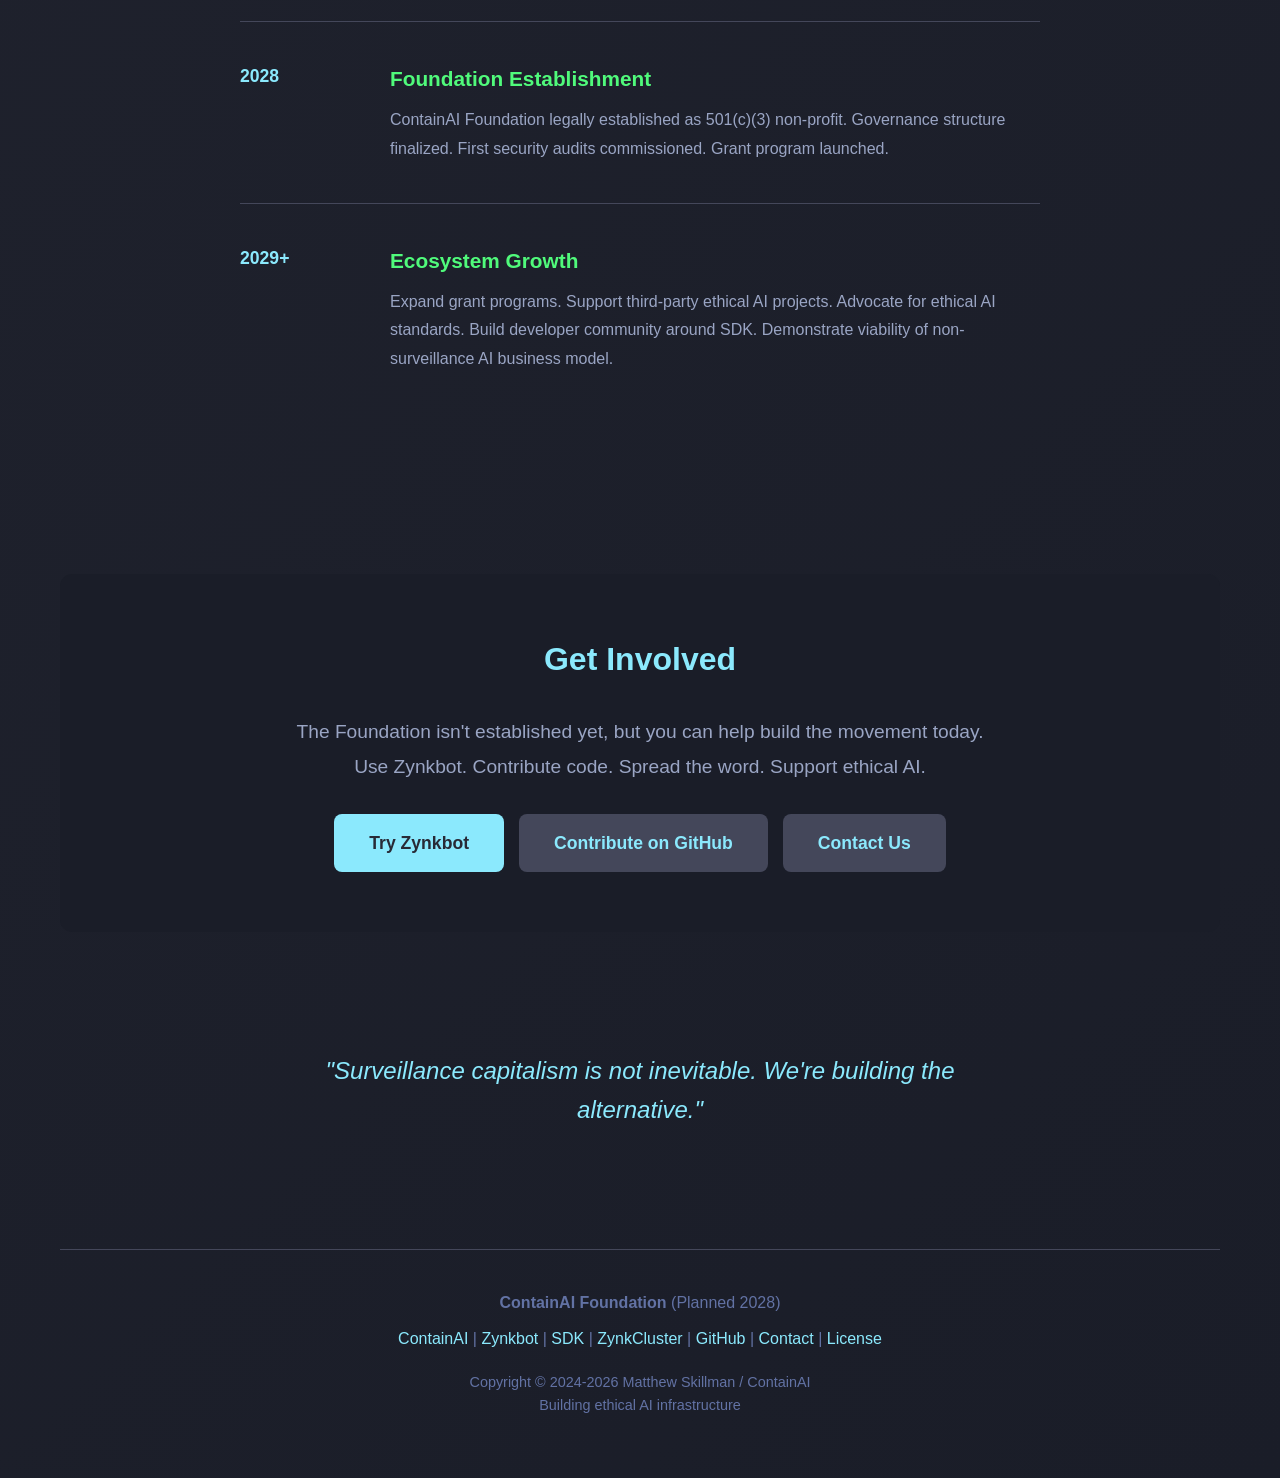
==== commit 78229e45: "Site: navigation row on every page, v0.9.6 release links, short Zynkbot front page with detail pages" ====
--- a/foundation/index.html
+++ b/foundation/index.html
@@ -393,6 +393,13 @@
                 width: auto;
             }
         }
+
+        /* Site navigation row — the same links on every page of the site */
+        .site-nav { font-size: 0.9rem; line-height: 2.2; margin-bottom: 18px; }
+        .site-nav a { color: #8be9fd; text-decoration: none; white-space: nowrap; }
+        .site-nav a:hover { color: #50fa7b; }
+        .site-nav .home { color: #f8f8f2; font-weight: 600; }
+        .site-nav .sep { color: #44475a; margin: 0 8px; }
     </style>
     <!-- Privacy-friendly analytics by Plausible -->
     <script async src="https://plausible.io/js/pa-YPcZLzhPUW1c9LTmUFGL_.js"></script>
@@ -404,6 +411,15 @@
 <body>
     <div class="container">
         <header>
+            <nav class="site-nav">
+                <a class="home" href="../">ContainAI</a><span class="sep">·</span>
+                <a href="../zynkbot/">Zynkbot</a><span class="sep">·</span>
+                <a href="../zynkbot/#download">Download</a><span class="sep">·</span>
+                <a href="https://github.com/MSkill1/zynkbot">GitHub</a><span class="sep">·</span>
+                <a href="../zynkcluster/">ZynkCluster</a><span class="sep">·</span>
+                <a href="../sdk/">SDK</a><span class="sep">·</span>
+                <a href="../foundation/">Foundation</a>
+            </nav>
             <div class="status-badge">PLANNED 2028</div>
             <div class="logo">ContainAI Foundation</div>
             <div class="tagline">Non-Profit Supporting Ethical AI Development</div>
